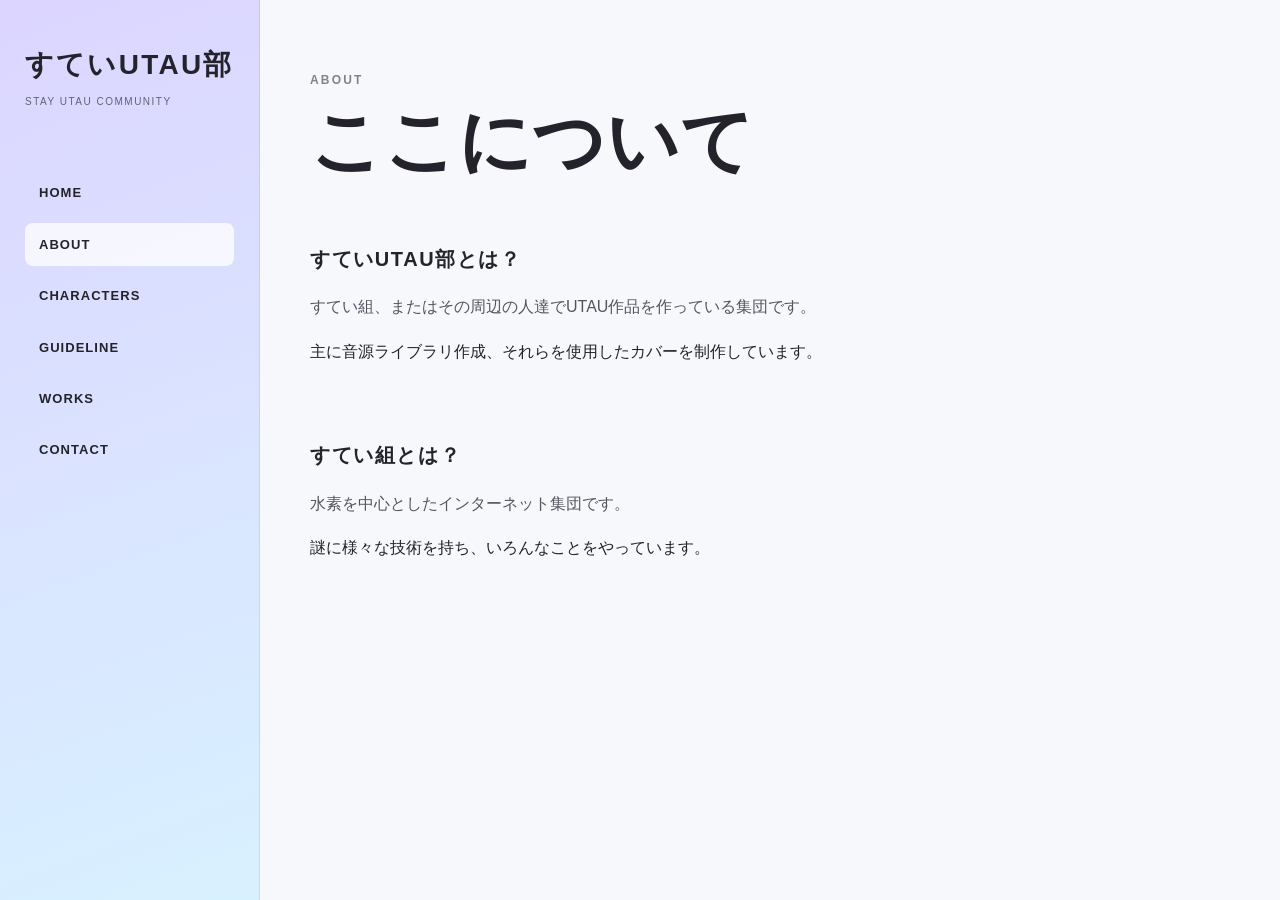
==== about.html @ 75db5a93 "alpha_0.1.1" ====
<html lang="ja">
<head>
    <meta charset="UTF-8">
    <meta name="viewport" content="width=device-width, initial-scale=1.0">

    <title>すていUTAU部 - ABOUT</title>

    <link rel="stylesheet" href="css/style.css">
</head>

<body>

      <aside class="sidebar">
          
          <div class="site-logo">
              <span>すていUTAU部</span>
              <small>STAY UTAU COMMUNITY</small>
          </div>
          
          <nav>
              <a href="index.html">HOME</a>
              <a href="about.html"class="active">ABOUT</a>
              <a href="characters.html">CHARACTERS</a>
              <a href="guidelines.html">GUIDELINE</a>
              <a href="works.html">WORKS</a>
              <a href="contact.html">CONTACT</a>
          </nav>
          
      </aside>


    <main class="main">
        <header class="page-header">
            <p class="eyebrow">ABOUT</p>
            <h1>ここについて</h1>
        </header>

        <section class="section">

            <h2>すていUTAU部とは？</h2>

            <p>
            すてい組、またはその周辺の人達でUTAU作品を作っている集団です。
            </p
            <p>
            主に音源ライブラリ作成、それらを使用したカバーを制作しています。
            </p>

        </section>
           <section class="section">

            <h2>すてい組とは？</h2>

            <p>
            水素を中心としたインターネット集団です。
            </p
            <p>
            謎に様々な技術を持ち、いろんなことをやっています。
            </p>

        </section>




    </main>

</body>
</html>
---- css/style.css ----
/* ========================================
   基本設定
======================================== */

* {
    box-sizing: border-box;
}

html {
    scroll-behavior: smooth;
}

body {
    margin: 0;

    font-family:
        "Noto Sans JP",
        "Yu Gothic",
        "Hiragino Kaku Gothic ProN",
        sans-serif;

    background: #f7f8fc;
    color: #24232b;

    line-height: 1.8;
}


/* ========================================
   サイドバー
======================================== */

.sidebar {
    position: fixed;

    top: 0;
    left: 0;

    width: 260px;
    height: 100vh;

    padding: 40px 25px;

    background:
        linear-gradient(
            160deg,
            #dcd5ff,
            #d8f1ff
        );

    border-right: 1px solid rgba(0, 0, 0, 0.08);
}


/* サイト名 */

.site-logo {
    margin-bottom: 60px;
}

.site-logo span {
    display: block;

    font-size: 28px;
    font-weight: 800;

    letter-spacing: 0.08em;
}

.site-logo small {
    display: block;

    margin-top: 3px;

    font-size: 10px;
    letter-spacing: 0.15em;

    opacity: 0.65;
}


/* ナビゲーション */

.sidebar nav {
    display: flex;
    flex-direction: column;
    gap: 8px;
}

.sidebar nav a {
    display: block;

    padding: 10px 14px;

    color: inherit;
    text-decoration: none;

    font-size: 13px;
    font-weight: 700;
    letter-spacing: 0.08em;

    border-radius: 8px;

    transition:
        background 0.2s,
        transform 0.2s;
}

.sidebar nav a:hover {
    background: rgba(255, 255, 255, 0.5);

    transform: translateX(3px);
}

.sidebar nav a.active {
    background: rgba(255, 255, 255, 0.75);
}


/* ========================================
   メイン
======================================== */

.main {
    margin-left: 240px;

    max-width: 1200px;

    padding: 70px 70px;
}


/* ========================================
   見出し
======================================== */

.hero {
    min-height: 430px;

    display: flex;
    flex-direction: column;
    justify-content: center;

    max-width: 700px;
}

.eyebrow {
    margin: 0 0 10px;

    font-size: 12px;
    font-weight: 700;

    letter-spacing: 0.18em;

    opacity: 0.55;
}

h1 {
    margin: 0 0 25px;

    font-size: clamp(42px, 6vw, 72px);

    line-height: 1.1;
}

h2 {
    margin-top: 0;

    font-size: 20px;
    letter-spacing: 0.08em;
}

.page-header {
    margin-bottom: 60px;

    max-width: 700px;
}


/* ========================================
   セクション
======================================== */

.section {
    margin-bottom: 70px;

    max-width: 800px;
}

.section p {
    color: #55545e;
}


/* ========================================
   更新履歴
======================================== */

.update-list {
    border-top: 1px solid #dddde5;
}

.update-list p {
    margin: 0;

    padding: 15px 0;

    border-bottom: 1px solid #dddde5;
}

.update-list time {
    font-size: 13px;
    font-weight: 700;

    opacity: 0.55;
}


/* ========================================
   キャラクター検索
======================================== */

.character-tools {
    display: flex;
    gap: 10px;

    margin-bottom: 35px;
}

.character-tools input,
.character-tools select {
    padding: 12px 14px;

    border: 1px solid #d7d7df;
    border-radius: 8px;

    background: white;

    font: inherit;
}

.character-tools input {
    flex: 1;
}


/* ========================================
   キャラクター一覧
======================================== */

.character-grid {
    display: grid;

    grid-template-columns:
        repeat(auto-fill, minmax(190px, 1fr));

    gap: 25px;
}


/* キャラクターカード */

.character-card {
    display: block;

    color: inherit;
    text-decoration: none;

    background: white;

    border-radius: 14px;

    overflow: hidden;

    box-shadow:
        0 5px 20px rgba(30, 30, 50, 0.06);

    transition:
        transform 0.2s,
        box-shadow 0.2s;
}

.character-card:hover {
    transform: translateY(-5px);

    box-shadow:
        0 12px 30px rgba(30, 30, 50, 0.12);
}


/* キャラクター画像 */

.character-image {
    aspect-ratio: 3 / 4;

    display: flex;
    align-items: center;
    justify-content: center;

    background:
        linear-gradient(
            150deg,
            #e7ddff,
            #d9f4ff
        );

    color: rgba(40, 40, 60, 0.35);

    font-size: 12px;
    font-weight: 700;

    letter-spacing: 0.15em;
}


/* キャラクター情報 */

.character-info {
    padding: 15px 17px;
}

.character-info h2 {
    margin: 0;

    font-size: 17px;

    letter-spacing: 0;
}

.character-info p {
    margin: 4px 0 0;

    font-size: 12px;

    color: #777681;
}


/* ========================================
   スマートフォン
======================================== */

@media (max-width: 700px) {

    .sidebar {
        position: static;

        width: 100%;
        height: auto;

        padding: 20px;

        border-right: none;
        border-bottom: 1px solid rgba(0, 0, 0, 0.08);
    }


    .site-logo {
        margin-bottom: 20px;
    }


    .site-logo span {
        font-size: 22px;
    }


    .sidebar nav {
        flex-direction: row;

        gap: 4px;

        overflow-x: auto;
    }


    .sidebar nav a {
        white-space: nowrap;

        font-size: 11px;
    }


    .main {
        margin-left: 0;

        padding: 45px 20px;
    }


    .hero {
        min-height: 350px;
    }


    .page-header {
        margin-bottom: 40px;
    }


    .character-grid {
        grid-template-columns:
            repeat(2, minmax(0, 1fr));

        gap: 12px;
    }


    .character-info {
        padding: 11px 12px;
    }


    .character-info h2 {
        font-size: 14px;
    }


    .character-tools {
        flex-direction: column;
    }

}
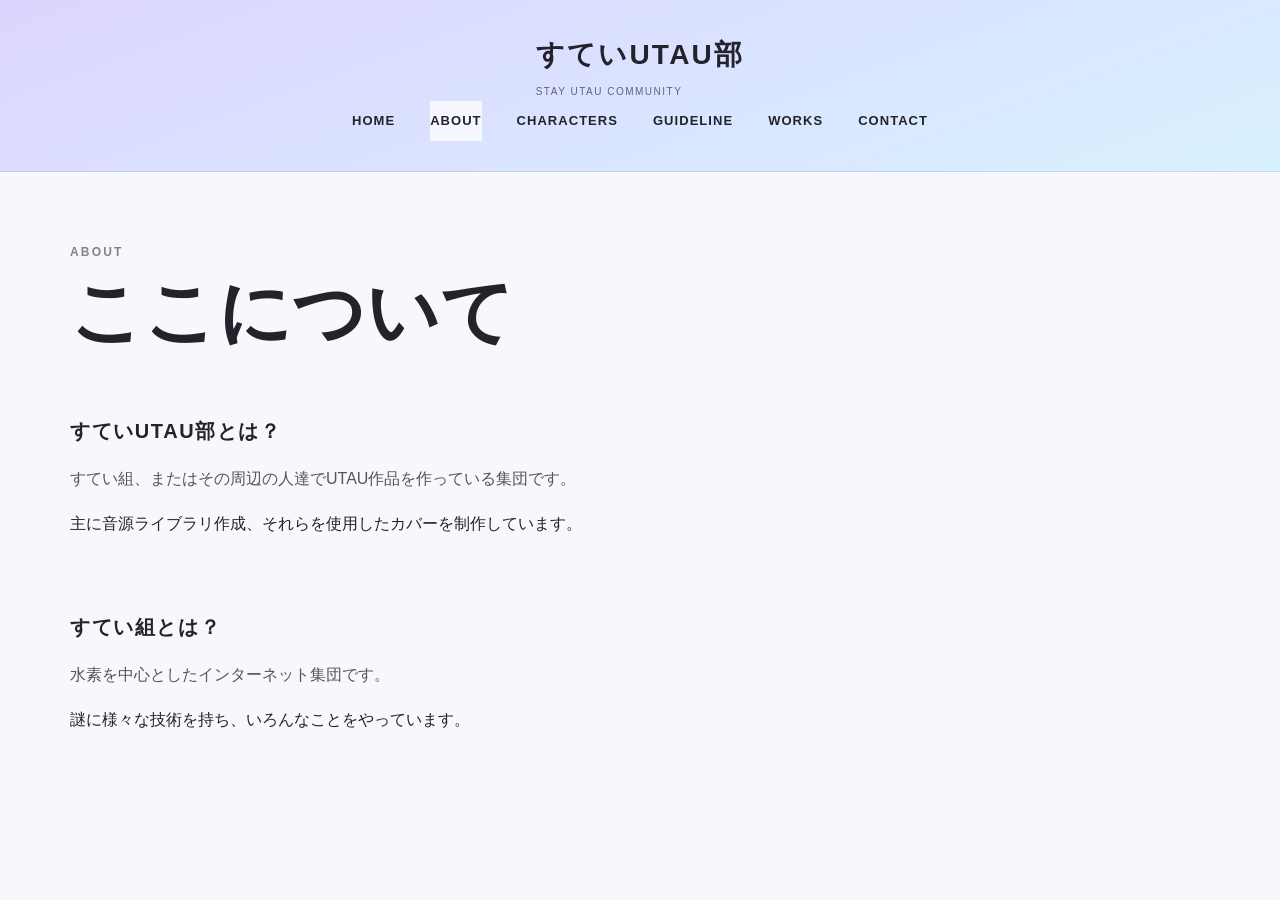
==== commit 561f2f63: "alpha_0.1.2" ====
--- a/about.html
+++ b/about.html
@@ -1,9 +1,10 @@
+<!DOCTYPE html>
 <html lang="ja">
 <head>
     <meta charset="UTF-8">
     <meta name="viewport" content="width=device-width, initial-scale=1.0">
 
-    <title>すていUTAU部 - ABOUT</title>
+    <title>ABOUT - すていUTAU部</title>
 
     <link rel="stylesheet" href="css/style.css">
 </head>
--- a/css/style.css
+++ b/css/style.css
@@ -31,15 +31,13 @@
 ======================================== */
 
 .sidebar {
-    position: fixed;
-
-    top: 0;
-    left: 0;
-
-    width: 260px;
-    height: 100vh;
-
-    padding: 40px 25px;
+    position: relative;
+    width: 100%;
+    padding: 30px 40px;
+
+    display: flex;
+    flex-direction: column;
+    align-items: center;
 
     background:
         linear-gradient(
@@ -48,14 +46,14 @@
             #d8f1ff
         );
 
-    border-right: 1px solid rgba(0, 0, 0, 0.08);
+    border-bottom: 1px solid rgba(0, 0, 0, 0.08);
 }
 
 
 /* サイト名 */
 
 .site-logo {
-    margin-bottom: 60px;
+    margin-bottom: 0;
 }
 
 .site-logo span {
@@ -83,14 +81,15 @@
 
 .sidebar nav {
     display: flex;
-    flex-direction: column;
-    gap: 8px;
+    flex-direction: row;
+    gap: 35px;
 }
 
 .sidebar nav a {
+    position: relative;
+
     display: block;
-
-    padding: 10px 14px;
+    padding: 8px 0;
 
     color: inherit;
     text-decoration: none;
@@ -99,11 +98,7 @@
     font-weight: 700;
     letter-spacing: 0.08em;
 
-    border-radius: 8px;
-
-    transition:
-        background 0.2s,
-        transform 0.2s;
+    border-radius: 0;
 }
 
 .sidebar nav a:hover {
@@ -122,10 +117,8 @@
 ======================================== */
 
 .main {
-    margin-left: 240px;
-
+    margin-left: 0;
     max-width: 1200px;
-
     padding: 70px 70px;
 }
 
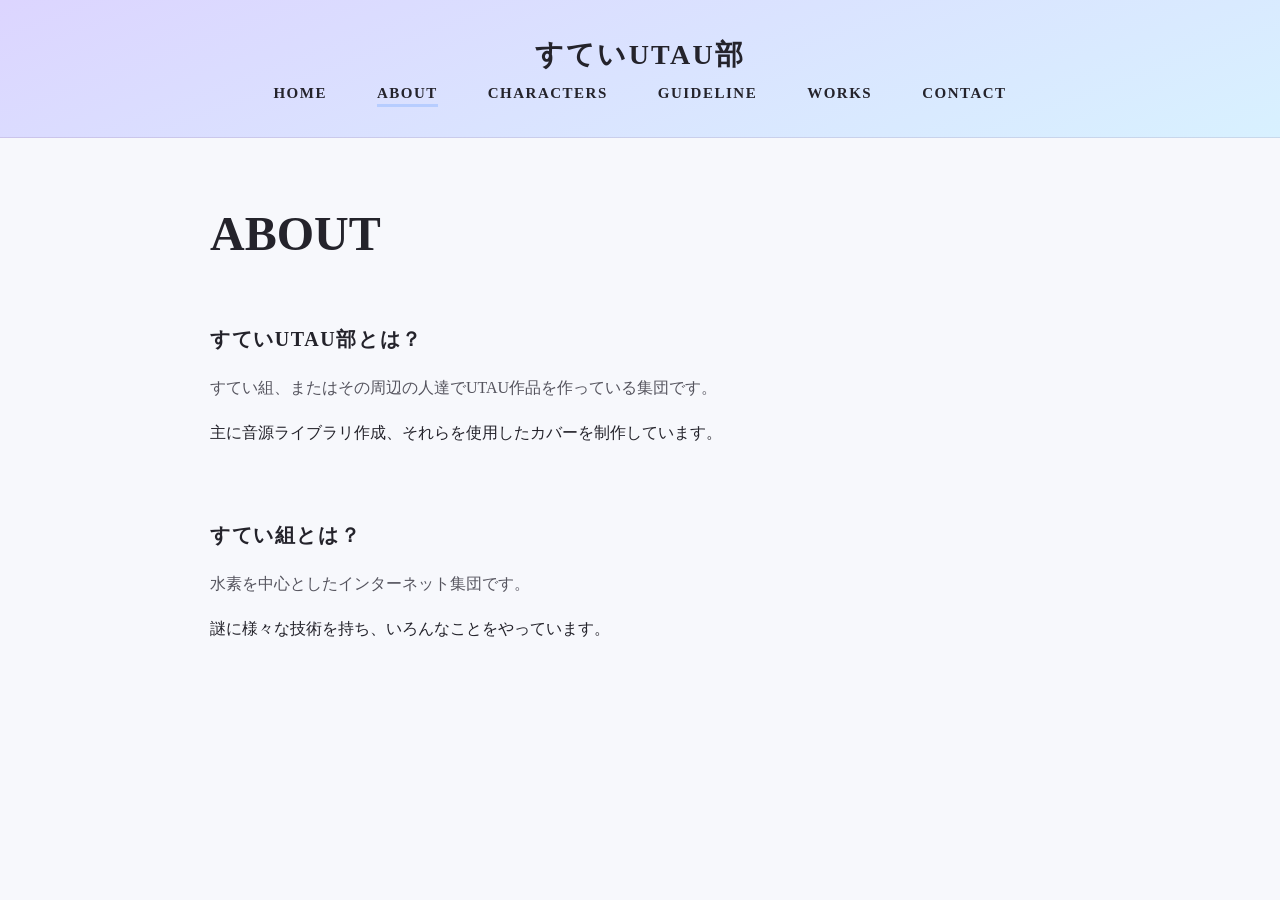
==== commit 89adab15: "ここってバージョンじゃなくて更新した内容を書く場所だったんですね！？" ====
--- a/about.html
+++ b/about.html
@@ -15,7 +15,6 @@
           
           <div class="site-logo">
               <span>すていUTAU部</span>
-              <small>STAY UTAU COMMUNITY</small>
           </div>
           
           <nav>
@@ -32,8 +31,7 @@
 
     <main class="main">
         <header class="page-header">
-            <p class="eyebrow">ABOUT</p>
-            <h1>ここについて</h1>
+            <h1>ABOUT</h1>
         </header>
 
         <section class="section">
--- a/css/style.css
+++ b/css/style.css
@@ -1,6 +1,12 @@
 /* ========================================
    基本設定
 ======================================== */
+
+@font-face {
+    font-family: "LogoTypeGothic";
+    src: url("../fonts/ロゴたいぷゴシック.otf") format("opentype");
+}
+
 
 * {
     box-sizing: border-box;
@@ -14,15 +20,14 @@
     margin: 0;
 
     font-family:
-        "Noto Sans JP",
-        "Yu Gothic",
-        "Hiragino Kaku Gothic ProN",
-        sans-serif;
+    "LogoTypeGothic",
+        sans-serif,;
 
     background: #f7f8fc;
     color: #24232b;
 
     line-height: 1.8;
+
 }
 
 
@@ -65,50 +70,44 @@
     letter-spacing: 0.08em;
 }
 
-.site-logo small {
-    display: block;
-
-    margin-top: 3px;
-
-    font-size: 10px;
-    letter-spacing: 0.15em;
-
-    opacity: 0.65;
-}
-
 
 /* ナビゲーション */
 
 .sidebar nav {
     display: flex;
     flex-direction: row;
-    gap: 35px;
+    gap: 50px;
 }
 
 .sidebar nav a {
     position: relative;
-
-    display: block;
-    padding: 8px 0;
-
     color: inherit;
     text-decoration: none;
-
-    font-size: 13px;
+    font-size: 15px;
     font-weight: 700;
-    letter-spacing: 0.08em;
-
-    border-radius: 0;
-}
-
-.sidebar nav a:hover {
-    background: rgba(255, 255, 255, 0.5);
-
-    transform: translateX(3px);
-}
-
-.sidebar nav a.active {
-    background: rgba(255, 255, 255, 0.75);
+    letter-spacing: 0.1em;
+}
+
+.sidebar nav a::after {
+    content: "";
+    position: absolute;
+    left: 0;
+    bottom: 0;
+
+    width: 0;
+    height: 3px;
+
+    background: #b7cdff;
+
+    transition: width 0.5s ease;
+}
+
+.sidebar nav a:hover::after {
+    width: 100%;
+}
+
+.sidebar nav a.active::after {
+    width: 100%;
 }
 
 
@@ -118,8 +117,10 @@
 
 .main {
     margin-left: 0;
-    max-width: 1200px;
     padding: 70px 70px;
+    width: 80%;
+    max-width: 1000px;
+    margin: 0 auto;
 }
 
 
@@ -151,9 +152,10 @@
 h1 {
     margin: 0 0 25px;
 
-    font-size: clamp(42px, 6vw, 72px);
+    font-size: 48px;
 
     line-height: 1.1;
+    
 }
 
 h2 {
@@ -176,8 +178,6 @@
 
 .section {
     margin-bottom: 70px;
-
-    max-width: 800px;
 }
 
 .section p {
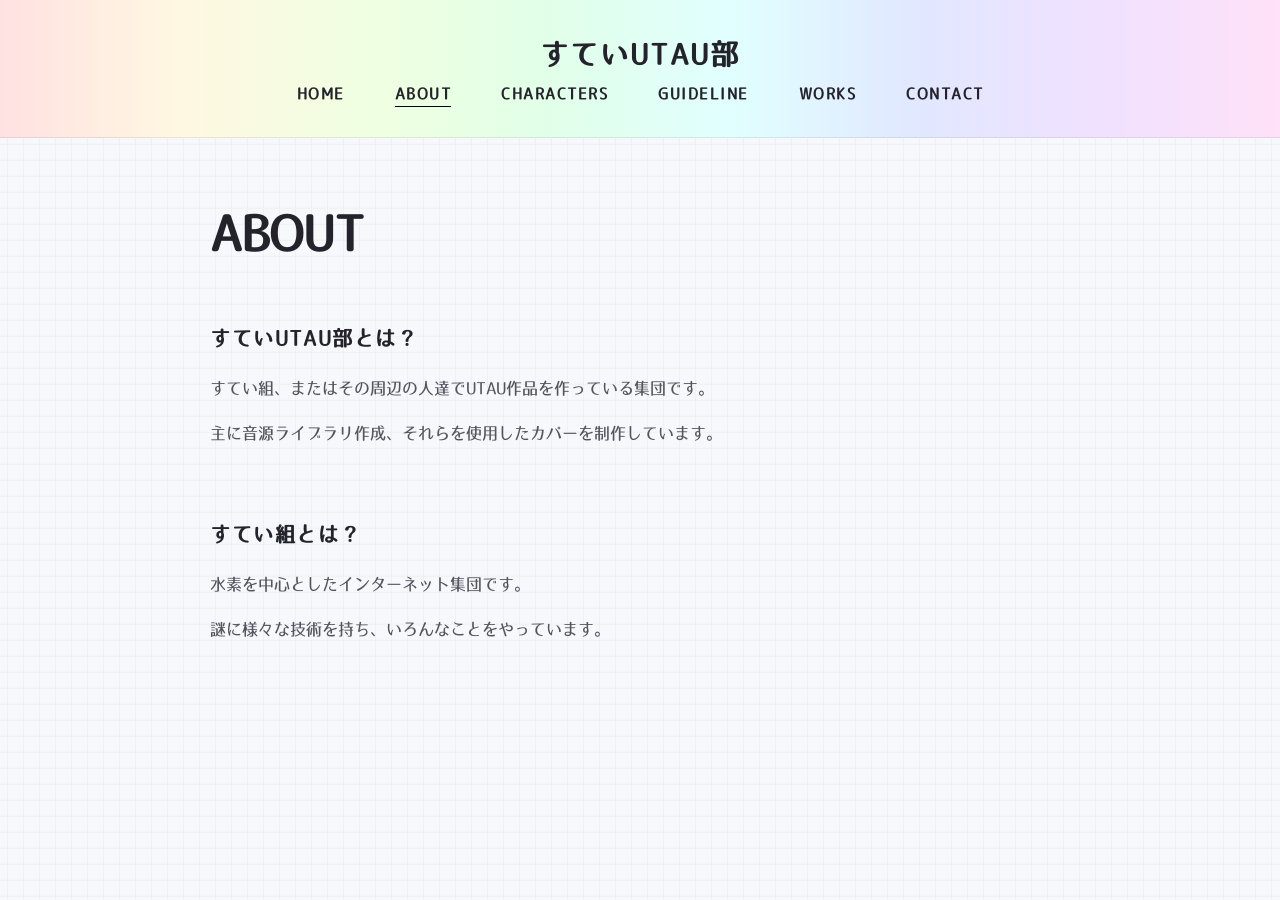
==== commit aec3c8f5: "ヘッダーカラー変更、方眼追加、最適化" ====
--- a/about.html
+++ b/about.html
@@ -40,7 +40,7 @@
 
             <p>
             すてい組、またはその周辺の人達でUTAU作品を作っている集団です。
-            </p
+            </p>
             <p>
             主に音源ライブラリ作成、それらを使用したカバーを制作しています。
             </p>
@@ -52,7 +52,7 @@
 
             <p>
             水素を中心としたインターネット集団です。
-            </p
+            </p>
             <p>
             謎に様々な技術を持ち、いろんなことをやっています。
             </p>
--- a/css/style.css
+++ b/css/style.css
@@ -19,14 +19,20 @@
 body {
     margin: 0;
 
-    font-family:
-    "LogoTypeGothic",
-        sans-serif,;
+    font-family: "LogoTypeGothic", sans-serif;
 
     background: #f7f8fc;
     color: #24232b;
 
     line-height: 1.8;
+
+    /*方眼紙模様*/
+    background-image: linear-gradient(0deg, transparent calc(100% - 1px), #f0f0f0 calc(100% - 1px)),
+                      linear-gradient(90deg, transparent calc(100% - 1px), #f0f0f0 calc(100% - 1px));
+    background-size: 16px 16px;
+    background-repeat: repeat;
+    background-position: center center;
+
 
 }
 
@@ -44,12 +50,7 @@
     flex-direction: column;
     align-items: center;
 
-    background:
-        linear-gradient(
-            160deg,
-            #dcd5ff,
-            #d8f1ff
-        );
+    background: linear-gradient(to right,#FFE1E1,#FFF8E1,#F0FFE1,#E1FFE8,#E1FFFF,#E1E8FF,#F0E1FF,#FFE1F8);
 
     border-bottom: 1px solid rgba(0, 0, 0, 0.08);
 }
@@ -95,9 +96,9 @@
     bottom: 0;
 
     width: 0;
-    height: 3px;
-
-    background: #b7cdff;
+    height: 1.5px;
+
+    background: #000000;
 
     transition: width 0.5s ease;
 }
@@ -243,9 +244,10 @@
 
 .character-grid {
     display: grid;
+    
 
     grid-template-columns:
-        repeat(auto-fill, minmax(190px, 1fr));
+        repeat(auto-fill, minmax(240px, 1fr));
 
     gap: 25px;
 }
@@ -260,8 +262,6 @@
     text-decoration: none;
 
     background: white;
-
-    border-radius: 14px;
 
     overflow: hidden;
 
@@ -305,30 +305,6 @@
     letter-spacing: 0.15em;
 }
 
-
-/* キャラクター情報 */
-
-.character-info {
-    padding: 15px 17px;
-}
-
-.character-info h2 {
-    margin: 0;
-
-    font-size: 17px;
-
-    letter-spacing: 0;
-}
-
-.character-info p {
-    margin: 4px 0 0;
-
-    font-size: 12px;
-
-    color: #777681;
-}
-
-
 /* ========================================
    スマートフォン
 ======================================== */
